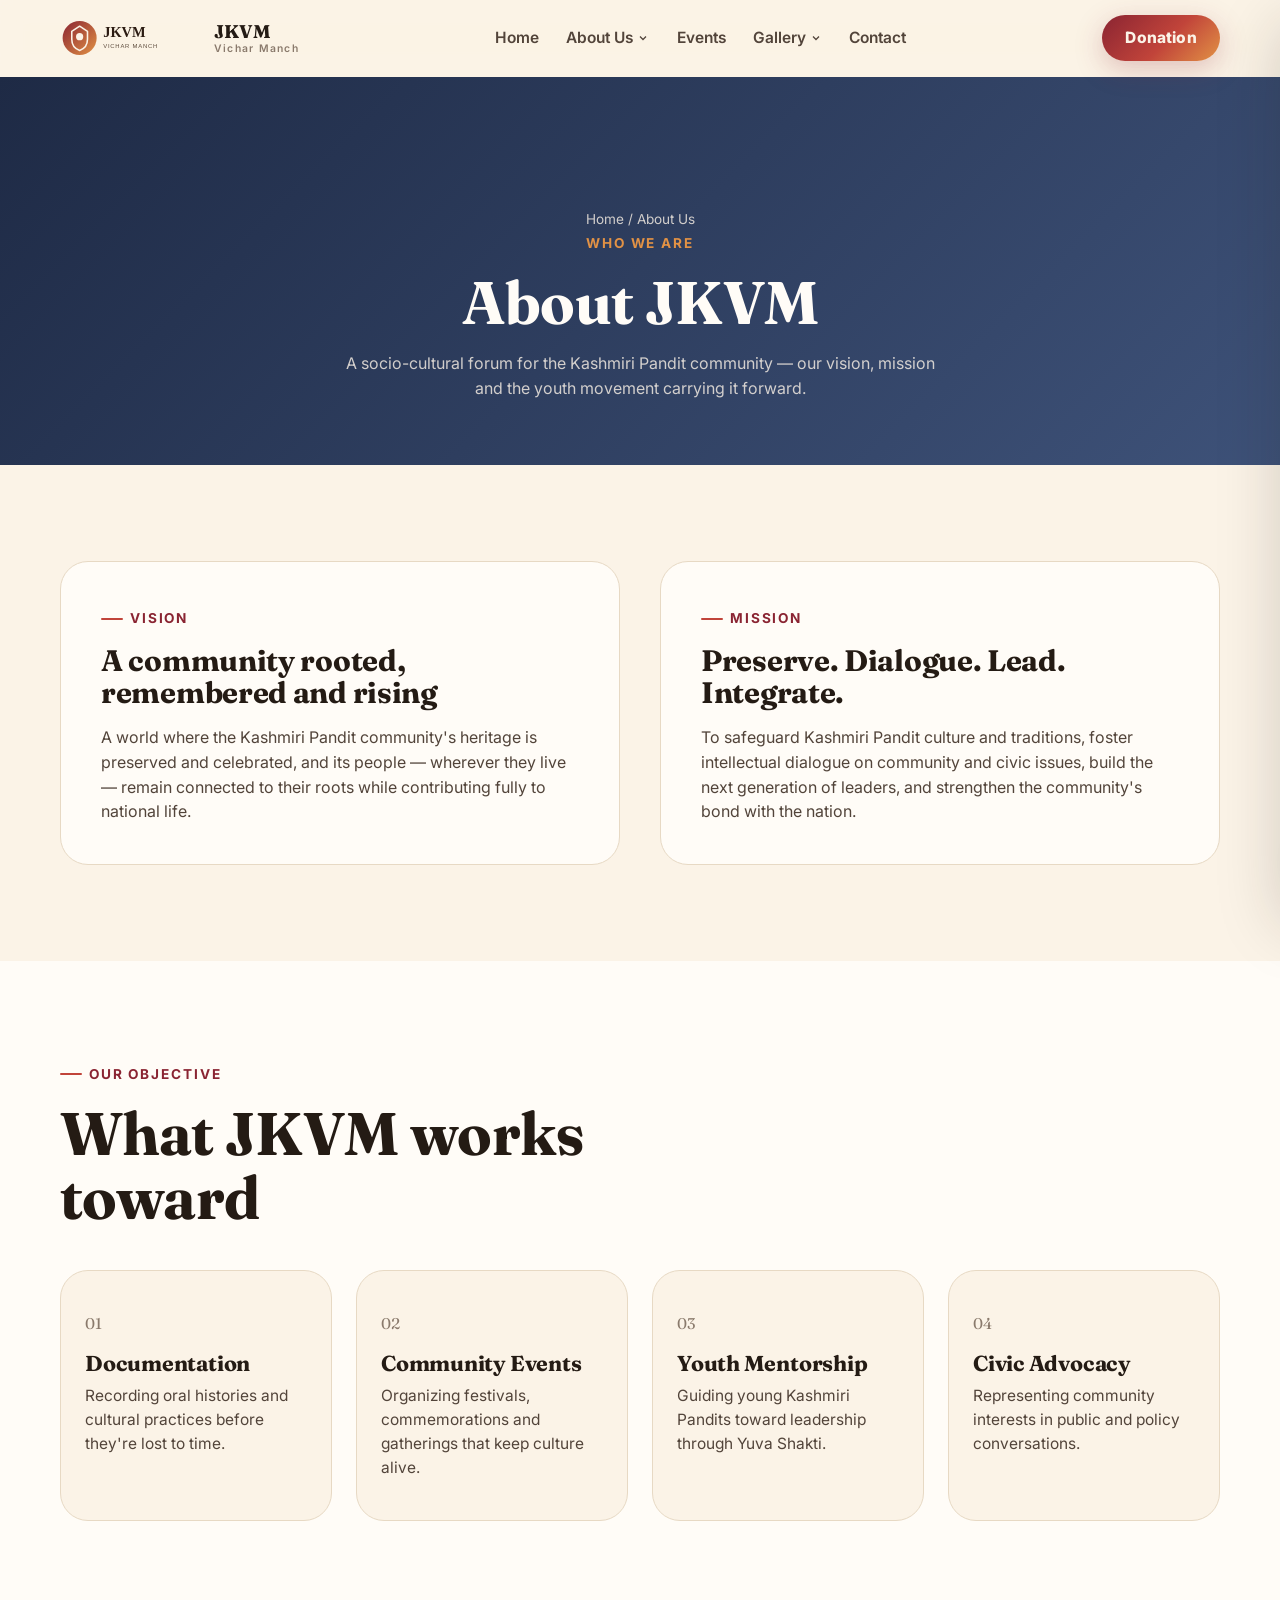
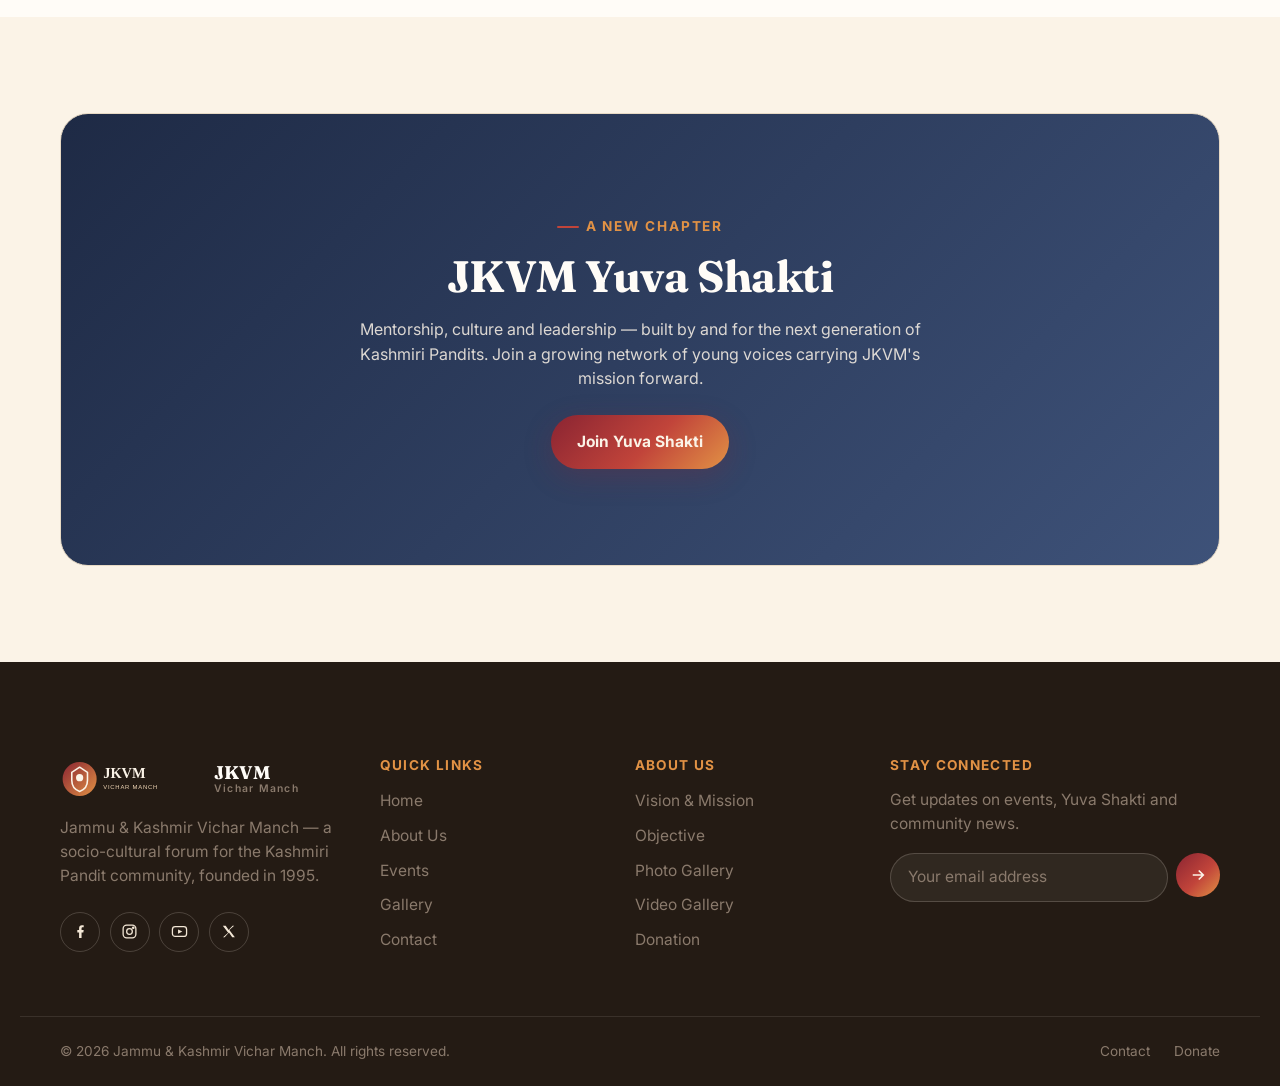
==== pages/about.html @ cc555c74 "Redesign JKVM website: modern layout, typography and interactions - New design system: warm saffron/" ====
<!DOCTYPE html>
<html lang="en">
<head>
<meta charset="UTF-8">
<meta name="viewport" content="width=device-width, initial-scale=1.0">
<title>About Us — JKVM</title>
<meta name="description" content="Vision, Mission and Objective of Jammu & Kashmir Vichar Manch, plus JKVM Yuva Shakti — our youth initiative.">
<link rel="icon" href="../assets/img/logo.svg" type="image/svg+xml">
<link rel="stylesheet" href="../css/style.css">
</head>
<body>
<a href="#main" class="skip-link">Skip to content</a>

<header class="site-header" id="siteHeader">
  <div class="container header-inner">
    <a href="../index.html" class="logo-lockup">
      <img src="../assets/img/logo.svg" alt="JKVM logo">
      <span class="logo-text"><strong>JKVM</strong><span>Vichar Manch</span></span>
    </a>
    <nav class="nav-desktop" aria-label="Primary">
      <ul class="nav-list">
        <li class="nav-item"><a href="../index.html" class="nav-link">Home</a></li>
        <li class="nav-item">
          <button class="nav-link" aria-haspopup="true">About Us
            <svg class="chev" viewBox="0 0 24 24" fill="none" stroke="currentColor" stroke-width="2.5"><path d="M6 9l6 6 6-6"/></svg>
          </button>
          <div class="nav-dropdown">
            <a href="about.html#vision-mission">Vision &amp; Mission</a>
            <a href="about.html#objective">Objective</a>
          </div>
        </li>
        <li class="nav-item"><a href="events.html" class="nav-link">Events</a></li>
        <li class="nav-item">
          <button class="nav-link" aria-haspopup="true">Gallery
            <svg class="chev" viewBox="0 0 24 24" fill="none" stroke="currentColor" stroke-width="2.5"><path d="M6 9l6 6 6-6"/></svg>
          </button>
          <div class="nav-dropdown">
            <a href="gallery.html#photo">Photo</a>
            <a href="gallery.html#video">Video</a>
          </div>
        </li>
        <li class="nav-item"><a href="contact.html" class="nav-link">Contact</a></li>
      </ul>
    </nav>
    <div class="header-actions">
      <a href="donate.html" class="btn-donate">Donation</a>
      <button class="hamburger" id="hamburgerBtn" aria-label="Open menu" aria-expanded="false"><span></span><span></span><span></span></button>
    </div>
  </div>
</header>

<div class="drawer-backdrop" id="drawerBackdrop"></div>
<aside class="mobile-drawer" id="mobileDrawer" aria-label="Mobile navigation">
  <div class="drawer-top">
    <a href="../index.html" class="logo-lockup">
      <img src="../assets/img/logo.svg" alt="JKVM logo">
      <span class="logo-text"><strong>JKVM</strong><span>Vichar Manch</span></span>
    </a>
    <button class="drawer-close" id="drawerCloseBtn" aria-label="Close menu"><svg width="18" height="18" viewBox="0 0 24 24" fill="none" stroke="currentColor" stroke-width="2.5"><path d="M6 6l12 12M18 6L6 18"/></svg></button>
  </div>
  <nav class="drawer-nav">
    <a href="../index.html" class="drawer-link">Home</a>
    <div class="drawer-item">
      <button class="drawer-link" style="width:100%">About Us<svg class="chev" viewBox="0 0 24 24" fill="none" stroke="currentColor" stroke-width="2.5"><path d="M6 9l6 6 6-6"/></svg></button>
      <div class="drawer-sub"><a href="about.html#vision-mission">Vision &amp; Mission</a><a href="about.html#objective">Objective</a></div>
    </div>
    <a href="events.html" class="drawer-link">Events</a>
    <div class="drawer-item">
      <button class="drawer-link" style="width:100%">Gallery<svg class="chev" viewBox="0 0 24 24" fill="none" stroke="currentColor" stroke-width="2.5"><path d="M6 9l6 6 6-6"/></svg></button>
      <div class="drawer-sub"><a href="gallery.html#photo">Photo</a><a href="gallery.html#video">Video</a></div>
    </div>
    <a href="contact.html" class="drawer-link">Contact</a>
  </nav>
  <div class="drawer-foot"><a href="donate.html" class="btn-donate" style="text-align:center">Donation</a></div>
</aside>

<main id="main">
  <section class="page-hero">
    <div class="container">
      <p class="breadcrumb"><a href="../index.html">Home</a> / About Us</p>
      <span class="kicker">Who we are</span>
      <h1>About JKVM</h1>
      <p>A socio-cultural forum for the Kashmiri Pandit community — our vision, mission and the youth movement carrying it forward.</p>
    </div>
  </section>

  <section class="section-pad" id="vision-mission">
    <div class="container">
      <div class="two-col reveal">
        <div class="simple-card">
          <span class="kicker">Vision</span>
          <h2 style="font-size:var(--fs-lg)">A community rooted, remembered and rising</h2>
          <p style="color:var(--color-ink-soft); margin-top:var(--space-sm)">A world where the Kashmiri Pandit community's heritage is preserved and celebrated, and its people — wherever they live — remain connected to their roots while contributing fully to national life.</p>
        </div>
        <div class="simple-card">
          <span class="kicker">Mission</span>
          <h2 style="font-size:var(--fs-lg)">Preserve. Dialogue. Lead. Integrate.</h2>
          <p style="color:var(--color-ink-soft); margin-top:var(--space-sm)">To safeguard Kashmiri Pandit culture and traditions, foster intellectual dialogue on community and civic issues, build the next generation of leaders, and strengthen the community's bond with the nation.</p>
        </div>
      </div>
    </div>
  </section>

  <section class="section-pad" id="objective" style="background:var(--color-paper)">
    <div class="container">
      <div class="section-head reveal">
        <span class="kicker">Our objective</span>
        <h2>What JKVM works toward</h2>
      </div>
      <div class="mission-grid reveal-stagger">
        <div class="mission-card reveal" style="--i:0"><span class="mc-num">01</span><h3 class="mc-title" style="margin-top:var(--space-sm)">Documentation</h3><p class="mc-desc">Recording oral histories and cultural practices before they're lost to time.</p></div>
        <div class="mission-card reveal" style="--i:1"><span class="mc-num">02</span><h3 class="mc-title" style="margin-top:var(--space-sm)">Community Events</h3><p class="mc-desc">Organizing festivals, commemorations and gatherings that keep culture alive.</p></div>
        <div class="mission-card reveal" style="--i:2"><span class="mc-num">03</span><h3 class="mc-title" style="margin-top:var(--space-sm)">Youth Mentorship</h3><p class="mc-desc">Guiding young Kashmiri Pandits toward leadership through Yuva Shakti.</p></div>
        <div class="mission-card reveal" style="--i:3"><span class="mc-num">04</span><h3 class="mc-title" style="margin-top:var(--space-sm)">Civic Advocacy</h3><p class="mc-desc">Representing community interests in public and policy conversations.</p></div>
      </div>
    </div>
  </section>

  <section class="section-pad" id="yuva-shakti">
    <div class="container">
      <div class="simple-card reveal" style="background:var(--grad-indigo); color:var(--color-cream); text-align:center; padding: var(--space-2xl) var(--space-lg);">
        <span class="kicker" style="color:var(--color-saffron); justify-content:center;">A new chapter</span>
        <h2 style="color:var(--color-paper); font-size:var(--fs-xl)">JKVM Yuva Shakti</h2>
        <p style="max-width:60ch; margin: var(--space-sm) auto 0; color:rgba(251,243,231,0.85)">Mentorship, culture and leadership — built by and for the next generation of Kashmiri Pandits. Join a growing network of young voices carrying JKVM's mission forward.</p>
        <a href="contact.html" class="btn btn-primary" style="margin-top:var(--space-md)">Join Yuva Shakti</a>
      </div>
    </div>
  </section>
</main>

<footer class="site-footer">
  <div class="container footer-top">
    <div class="footer-brand">
      <a href="../index.html" class="logo-lockup">
        <img src="../assets/img/logo-white.svg" alt="JKVM logo">
        <span class="logo-text"><strong>JKVM</strong><span>Vichar Manch</span></span>
      </a>
      <p>Jammu &amp; Kashmir Vichar Manch — a socio-cultural forum for the Kashmiri Pandit community, founded in 1995.</p>
      <div class="footer-social">
        <a href="#" class="social-btn" aria-label="Facebook"><svg viewBox="0 0 24 24" fill="currentColor"><path d="M13.5 21v-7.5H16l.5-3.5h-3V7.8c0-1 .3-1.8 1.8-1.8H16.5V3.1C16 3 15 3 13.9 3 11.5 3 10 4.4 10 7.3V10H7.5v3.5H10V21h3.5z"/></svg></a>
        <a href="#" class="social-btn" aria-label="Instagram"><svg viewBox="0 0 24 24" fill="none" stroke="currentColor" stroke-width="1.8"><rect x="3" y="3" width="18" height="18" rx="5"/><circle cx="12" cy="12" r="4"/><circle cx="17.3" cy="6.7" r="1"/></svg></a>
        <a href="#" class="social-btn" aria-label="YouTube"><svg viewBox="0 0 24 24" fill="none" stroke="currentColor" stroke-width="1.8"><rect x="2" y="5" width="20" height="14" rx="4"/><path d="M10 9l6 3-6 3V9z" fill="currentColor" stroke="none"/></svg></a>
        <a href="#" class="social-btn" aria-label="Twitter / X"><svg viewBox="0 0 24 24" fill="currentColor"><path d="M4 4l7.5 9.6L4.3 20h2.3l6-6.6 4.6 6.6H21l-7.8-10L20 4h-2.3l-5.5 6-4.1-6H4z"/></svg></a>
      </div>
    </div>
    <div class="footer-col"><h4>Quick Links</h4><ul>
      <li><a href="../index.html">Home</a></li><li><a href="about.html">About Us</a></li><li><a href="events.html">Events</a></li><li><a href="gallery.html">Gallery</a></li><li><a href="contact.html">Contact</a></li>
    </ul></div>
    <div class="footer-col"><h4>About Us</h4><ul>
      <li><a href="about.html#vision-mission">Vision &amp; Mission</a></li><li><a href="about.html#objective">Objective</a></li><li><a href="gallery.html#photo">Photo Gallery</a></li><li><a href="gallery.html#video">Video Gallery</a></li><li><a href="donate.html">Donation</a></li>
    </ul></div>
    <div class="footer-col newsletter">
      <h4>Stay Connected</h4><p>Get updates on events, Yuva Shakti and community news.</p>
      <form class="newsletter-form" id="newsletterForm">
        <input type="email" placeholder="Your email address" required aria-label="Email address">
        <button type="submit" aria-label="Subscribe"><svg viewBox="0 0 24 24" fill="none" stroke="currentColor" stroke-width="2.3"><path d="M5 12h14M13 6l6 6-6 6"/></svg></button>
      </form>
      <p class="newsletter-note" id="newsletterNote"></p>
    </div>
  </div>
  <div class="container footer-bottom">
    <span>© <span id="year"></span> Jammu &amp; Kashmir Vichar Manch. All rights reserved.</span>
    <div class="footer-bottom-links"><a href="contact.html">Contact</a><a href="donate.html">Donate</a></div>
  </div>
</footer>

<button class="back-to-top" id="backToTop" aria-label="Back to top"><svg viewBox="0 0 24 24" fill="none" stroke="currentColor" stroke-width="2.3"><path d="M12 19V5M5 12l7-7 7 7"/></svg></button>
<script src="../js/main.js"></script>
</body>
</html>
---- css/style.css ----
/* ==========================================================================
   JKVM — Design System
   Jammu & Kashmir Vichar Manch — redesign stylesheet
   Layout / typography / color / interaction only. No content changes.
   ========================================================================== */

@import url('https://fonts.googleapis.com/css2?family=Fraunces:opsz,wght@9..144,400;9..144,500;9..144,600;9..144,700;9..144,900&family=Inter:wght@400;500;600;700;800&display=swap');

/* ---------- Design tokens ---------- */
:root{
  /* Palette — saffron / deep red / chinar-leaf orange / indigo-slate / warm cream */
  --color-saffron: #E29245;
  --color-saffron-dark: #C77A2E;
  --color-deep-red: #8A2432;
  --color-deep-red-dark: #6E1926;
  --color-chinar: #C1443A;
  --color-indigo: #2B3A5C;
  --color-indigo-dark: #1E2A45;
  --color-slate: #3E5279;

  --color-cream: #FBF3E7;
  --color-cream-dim: #F3E7D6;
  --color-paper: #FFFCF7;
  --color-ink: #241B14;
  --color-ink-soft: #52443A;
  --color-ink-faint: #8A7A6C;
  --color-line: #E7D9C4;

  --grad-warm: linear-gradient(135deg, var(--color-deep-red) 0%, var(--color-chinar) 55%, var(--color-saffron) 100%);
  --grad-indigo: linear-gradient(135deg, var(--color-indigo-dark) 0%, var(--color-slate) 100%);
  --grad-overlay: linear-gradient(180deg, rgba(20,14,10,0.15) 0%, rgba(20,14,10,0.78) 100%);

  --font-display: 'Fraunces', Georgia, 'Times New Roman', serif;
  --font-body: 'Inter', -apple-system, BlinkMacSystemFont, 'Segoe UI', sans-serif;

  --fs-xs: clamp(0.76rem, 0.73rem + 0.15vw, 0.85rem);
  --fs-sm: clamp(0.88rem, 0.85rem + 0.15vw, 0.98rem);
  --fs-base: clamp(1rem, 0.96rem + 0.2vw, 1.1rem);
  --fs-md: clamp(1.15rem, 1.08rem + 0.35vw, 1.35rem);
  --fs-lg: clamp(1.4rem, 1.25rem + 0.75vw, 1.85rem);
  --fs-xl: clamp(1.9rem, 1.6rem + 1.5vw, 2.75rem);
  --fs-2xl: clamp(2.4rem, 1.9rem + 2.5vw, 3.75rem);
  --fs-3xl: clamp(3rem, 2.2rem + 4vw, 5.25rem);

  --space-3xs: 0.25rem;
  --space-2xs: 0.5rem;
  --space-xs: 0.75rem;
  --space-sm: 1rem;
  --space-md: 1.5rem;
  --space-lg: 2.5rem;
  --space-xl: 4rem;
  --space-2xl: 6rem;
  --space-3xl: 9rem;

  --radius-sm: 10px;
  --radius-md: 18px;
  --radius-lg: 28px;
  --radius-pill: 999px;

  --shadow-sm: 0 2px 10px rgba(36, 27, 20, 0.06);
  --shadow-md: 0 12px 32px rgba(36, 27, 20, 0.12);
  --shadow-lg: 0 24px 60px rgba(36, 27, 20, 0.18);
  --shadow-glow: 0 8px 28px rgba(138, 36, 50, 0.25);

  --ease-out: cubic-bezier(.16,.84,.44,1);
  --ease-spring: cubic-bezier(.34,1.56,.64,1);
  --dur-fast: 180ms;
  --dur-med: 340ms;
  --dur-slow: 560ms;

  --container: 1240px;
  --header-h: 76px;
}

/* ---------- Reset ---------- */
*, *::before, *::after{ box-sizing: border-box; }
*{ margin: 0; }
html{ scroll-behavior: smooth; -webkit-text-size-adjust: 100%; }
@media (prefers-reduced-motion: reduce){
  html{ scroll-behavior: auto; }
  *, *::before, *::after{ animation-duration: 0.01ms !important; animation-iteration-count: 1 !important; transition-duration: 0.01ms !important; scroll-behavior: auto !important; }
}
body{
  font-family: var(--font-body);
  background: var(--color-cream);
  color: var(--color-ink);
  line-height: 1.55;
  min-height: 100vh;
  overflow-x: hidden;
}
img, picture, svg{ display: block; max-width: 100%; height: auto; }
a{ color: inherit; text-decoration: none; }
button{ font: inherit; color: inherit; background: none; border: none; cursor: pointer; }
ul{ list-style: none; padding: 0; }
input, textarea{ font: inherit; }
h1,h2,h3,h4{ font-family: var(--font-display); font-weight: 700; line-height: 1.08; letter-spacing: -0.01em; color: var(--color-ink); }
:focus-visible{ outline: 2.5px solid var(--color-chinar); outline-offset: 3px; border-radius: 4px; }

.container{ width: 100%; max-width: var(--container); margin-inline: auto; padding-inline: var(--space-md); }
@media (min-width: 640px){ .container{ padding-inline: var(--space-lg); } }

section{ position: relative; }
.section-pad{ padding-block: var(--space-2xl); }
@media (max-width: 720px){ .section-pad{ padding-block: var(--space-xl); } }

.kicker{
  display: inline-flex; align-items: center; gap: .5em;
  font-family: var(--font-body); font-weight: 700; font-size: var(--fs-xs);
  letter-spacing: 0.14em; text-transform: uppercase; color: var(--color-deep-red);
  margin-bottom: var(--space-sm);
}
.kicker::before{ content:""; width: 22px; height: 2px; background: var(--color-chinar); border-radius: 2px; }

.section-head{ max-width: 640px; margin-bottom: var(--space-lg); }
.section-head h2{ font-size: var(--fs-2xl); }
.section-head p{ color: var(--color-ink-soft); font-size: var(--fs-md); margin-top: var(--space-sm); }
.section-head.center{ margin-inline: auto; text-align: center; }
.section-head.center .kicker::before{ display:none; }
.section-head.between{ display: flex; align-items: flex-end; justify-content: space-between; gap: var(--space-md); max-width: none; }

/* ---------- Buttons ---------- */
.btn{
  display: inline-flex; align-items: center; justify-content: center; gap: .55em;
  font-weight: 700; font-size: var(--fs-sm); font-family: var(--font-body);
  padding: 0.95em 1.7em; border-radius: var(--radius-pill);
  transition: transform var(--dur-fast) var(--ease-out), box-shadow var(--dur-fast) var(--ease-out), background var(--dur-fast) var(--ease-out), color var(--dur-fast) var(--ease-out);
  white-space: nowrap;
}
.btn:active{ transform: scale(0.97); }
.btn-primary{ background: var(--grad-warm); color: var(--color-cream); box-shadow: var(--shadow-glow); }
.btn-primary:hover{ transform: translateY(-2px); box-shadow: 0 14px 34px rgba(138,36,50,0.32); }
.btn-secondary{ background: transparent; color: var(--color-paper); border: 1.5px solid rgba(251,243,231,0.6); backdrop-filter: blur(6px); }
.btn-secondary:hover{ background: rgba(251,243,231,0.14); border-color: var(--color-cream); transform: translateY(-2px); }
.btn-outline{ background: transparent; color: var(--color-deep-red); border: 1.5px solid var(--color-deep-red); }
.btn-outline:hover{ background: var(--color-deep-red); color: var(--color-cream); }
.btn-sm{ padding: 0.6em 1.2em; font-size: var(--fs-xs); }

.btn-donate{
  background: var(--grad-warm); color: var(--color-cream);
  padding: 0.7em 1.5em; border-radius: var(--radius-pill);
  font-weight: 800; font-size: var(--fs-sm); letter-spacing: 0.01em;
  box-shadow: var(--shadow-glow);
  position: relative; overflow: hidden;
}
.btn-donate::after{
  content:""; position: absolute; inset: 0; border-radius: inherit;
  background: linear-gradient(120deg, transparent 30%, rgba(255,255,255,0.35) 50%, transparent 70%);
  transform: translateX(-120%);
  transition: transform var(--dur-slow) var(--ease-out);
}
.btn-donate:hover::after{ transform: translateX(120%); }
.btn-donate:hover{ transform: translateY(-2px) scale(1.02); }

/* ==========================================================================
   Header / Nav
   ========================================================================== */
.site-header{
  position: sticky; top: 0; z-index: 100;
  background: rgba(251,243,231,0.82);
  backdrop-filter: blur(14px) saturate(160%);
  -webkit-backdrop-filter: blur(14px) saturate(160%);
  border-bottom: 1px solid transparent;
  transition: border-color var(--dur-med) var(--ease-out), box-shadow var(--dur-med) var(--ease-out), background var(--dur-med) var(--ease-out);
}
.site-header.scrolled{
  border-color: var(--color-line);
  box-shadow: 0 4px 22px rgba(36,27,20,0.08);
}
.header-inner{
  height: var(--header-h);
  display: flex; align-items: center; justify-content: space-between; gap: var(--space-md);
}
.logo-lockup{ display: flex; align-items: center; gap: 0.6rem; flex-shrink: 0; }
.logo-lockup img{ height: 42px; width: auto; transition: transform var(--dur-fast) var(--ease-out); }
.logo-lockup:hover img{ transform: rotate(-4deg) scale(1.04); }
.logo-lockup .logo-text{ display: flex; flex-direction: column; line-height: 1.15; }
.logo-lockup .logo-text strong{ font-family: var(--font-display); font-size: 1.15rem; font-weight: 700; }
.logo-lockup .logo-text span{ font-size: 0.65rem; letter-spacing: 0.12em; color: var(--color-ink-faint); font-weight: 600; }

.nav-desktop{ display: none; }
@media (min-width: 960px){
  .nav-desktop{ display: flex; align-items: center; gap: var(--space-lg); }
}
.nav-list{ display: flex; align-items: center; gap: var(--space-md); }
.nav-item{ position: relative; }
.nav-link{
  display: flex; align-items: center; gap: 0.3em;
  font-weight: 600; font-size: var(--fs-sm); padding: 0.6em 0.1em; position: relative;
  color: var(--color-ink-soft);
  transition: color var(--dur-fast) var(--ease-out);
}
.nav-link::after{
  content:""; position: absolute; left: 0; right: 0; bottom: 0.15em; height: 2.5px;
  background: var(--grad-warm); border-radius: 2px;
  transform: scaleX(0); transform-origin: left; transition: transform var(--dur-med) var(--ease-out);
}
.nav-link:hover, .nav-link.active{ color: var(--color-ink); }
.nav-link:hover::after, .nav-link.active::after{ transform: scaleX(1); }
.nav-link .chev{ width: 12px; height: 12px; transition: transform var(--dur-fast) var(--ease-out); }
.nav-item:hover .chev{ transform: rotate(180deg); }

.nav-dropdown{
  position: absolute; top: 100%; left: 50%; transform: translate(-50%, 8px);
  min-width: 220px; background: var(--color-paper); border-radius: var(--radius-md);
  box-shadow: var(--shadow-lg); border: 1px solid var(--color-line);
  padding: var(--space-xs); opacity: 0; visibility: hidden; pointer-events: none;
  transition: opacity var(--dur-fast) var(--ease-out), transform var(--dur-fast) var(--ease-out), visibility var(--dur-fast);
}
.nav-item:hover .nav-dropdown, .nav-item:focus-within .nav-dropdown{
  opacity: 1; visibility: visible; pointer-events: auto; transform: translate(-50%, 4px);
}
.nav-dropdown a{
  display: block; padding: 0.65em 0.9em; border-radius: var(--radius-sm);
  font-size: var(--fs-sm); font-weight: 500; color: var(--color-ink-soft);
  transition: background var(--dur-fast), color var(--dur-fast), padding-left var(--dur-fast);
}
.nav-dropdown a:hover{ background: var(--color-cream-dim); color: var(--color-deep-red); padding-left: 1.15em; }

.header-actions{ display: flex; align-items: center; gap: var(--space-sm); }
.hamburger{
  display: flex; flex-direction: column; justify-content: center; gap: 5px;
  width: 42px; height: 42px; border-radius: var(--radius-sm);
}
@media (min-width: 960px){ .hamburger{ display: none; } }
.hamburger span{ width: 22px; height: 2.5px; background: var(--color-ink); border-radius: 2px; transition: transform var(--dur-fast) var(--ease-out), opacity var(--dur-fast); margin-inline: auto; }
.hamburger.is-open span:nth-child(1){ transform: translateY(7.5px) rotate(45deg); }
.hamburger.is-open span:nth-child(2){ opacity: 0; }
.hamburger.is-open span:nth-child(3){ transform: translateY(-7.5px) rotate(-45deg); }

/* Mobile drawer */
.drawer-backdrop{
  position: fixed; inset: 0; background: rgba(20,14,10,0.5); backdrop-filter: blur(2px);
  z-index: 150; opacity: 0; pointer-events: none; transition: opacity var(--dur-med) var(--ease-out);
}
.drawer-backdrop.is-open{ opacity: 1; pointer-events: auto; }
.mobile-drawer{
  position: fixed; top: 0; right: 0; bottom: 0; width: min(340px, 86vw);
  background: var(--color-paper); z-index: 151; box-shadow: var(--shadow-lg);
  transform: translateX(100%); transition: transform var(--dur-med) var(--ease-out);
  display: flex; flex-direction: column; padding: var(--space-md);
}
.mobile-drawer.is-open{ transform: translateX(0); }
.drawer-top{ display: flex; align-items: center; justify-content: space-between; margin-bottom: var(--space-lg); }
.drawer-close{ width: 40px; height: 40px; border-radius: var(--radius-pill); background: var(--color-cream-dim); display: flex; align-items: center; justify-content: center; }
.drawer-nav{ display: flex; flex-direction: column; gap: 0.2rem; overflow-y: auto; }
.drawer-link{
  display: flex; align-items: center; justify-content: space-between;
  padding: 0.95em 0.3em; font-weight: 600; font-size: var(--fs-md); font-family: var(--font-display);
  border-bottom: 1px solid var(--color-line); color: var(--color-ink);
}
.drawer-sub{ max-height: 0; overflow: hidden; transition: max-height var(--dur-med) var(--ease-out); }
.drawer-sub.is-open{ max-height: 220px; }
.drawer-sub a{ display: block; padding: 0.7em 0.5em 0.7em 1.2em; font-size: var(--fs-sm); color: var(--color-ink-soft); font-weight: 500; }
.drawer-item .chev{ width: 14px; height: 14px; transition: transform var(--dur-fast); }
.drawer-item.is-open .chev{ transform: rotate(180deg); }
.drawer-foot{ margin-top: auto; padding-top: var(--space-md); display: flex; flex-direction: column; gap: var(--space-sm); }

/* ==========================================================================
   Hero
   ========================================================================== */
.hero{
  min-height: 92vh; display: flex; align-items: flex-end;
  position: relative; overflow: hidden; color: var(--color-cream);
  isolation: isolate;
}
.hero-media{ position: absolute; inset: 0; z-index: -2; }
.hero-media img{ width: 100%; height: 100%; object-fit: cover; transform: scale(1.06); animation: hero-zoom 16s ease-out forwards; }
@keyframes hero-zoom{ to{ transform: scale(1); } }
.hero::before{ content:""; position: absolute; inset: 0; z-index: -1; background: var(--grad-overlay); }
.hero-content{ padding-block: var(--space-2xl) var(--space-xl); max-width: 780px; }
.hero-eyebrow{
  display: inline-flex; align-items: center; gap: .55em; padding: 0.5em 1em;
  border: 1px solid rgba(251,243,231,0.35); border-radius: var(--radius-pill);
  font-size: var(--fs-xs); font-weight: 700; letter-spacing: 0.08em; text-transform: uppercase;
  background: rgba(20,14,10,0.25); backdrop-filter: blur(6px); margin-bottom: var(--space-md);
}
.hero-eyebrow .dot{ width: 7px; height: 7px; border-radius: 50%; background: var(--color-saffron); box-shadow: 0 0 0 0 rgba(226,146,69,.6); animation: pulse 2s infinite; }
@keyframes pulse{ 0%{ box-shadow: 0 0 0 0 rgba(226,146,69,.55); } 70%{ box-shadow: 0 0 0 9px rgba(226,146,69,0); } 100%{ box-shadow: 0 0 0 0 rgba(226,146,69,0); } }
.hero h1{ font-size: var(--fs-3xl); color: var(--color-paper); text-wrap: balance; }
.hero h1 em{ font-style: italic; background: linear-gradient(100deg, var(--color-saffron), var(--color-chinar)); -webkit-background-clip: text; background-clip: text; color: transparent; }
.hero .lede{ font-size: var(--fs-md); color: rgba(251,243,231,0.88); margin-top: var(--space-md); max-width: 56ch; }
.hero-ctas{ display: flex; flex-wrap: wrap; gap: var(--space-sm); margin-top: var(--space-lg); }
.hero-scroll{
  position: absolute; bottom: var(--space-md); left: 50%; transform: translateX(-50%);
  display: flex; flex-direction: column; align-items: center; gap: .4rem;
  font-size: var(--fs-xs); letter-spacing: 0.1em; color: rgba(251,243,231,0.7); text-transform: uppercase;
}
.hero-scroll .line{ width: 1.5px; height: 26px; background: rgba(251,243,231,0.5); overflow: hidden; }
.hero-scroll .line::after{ content:""; display: block; width: 100%; height: 40%; background: var(--color-cream); animation: scrollLine 1.8s infinite; }
@keyframes scrollLine{ 0%{ transform: translateY(-100%); } 100%{ transform: translateY(260%); } }

/* ==========================================================================
   Announcement bar
   ========================================================================== */
.announce-wrap{ padding-inline: var(--space-md); margin-top: -34px; position: relative; z-index: 5; }
.announce{
  max-width: 980px; margin-inline: auto; display: flex; align-items: center; gap: var(--space-sm);
  background: var(--color-paper); border: 1px solid var(--color-line); border-radius: var(--radius-pill);
  padding: 0.7em 0.8em 0.7em 1.3em; box-shadow: var(--shadow-lg);
  transition: opacity var(--dur-med) var(--ease-out), transform var(--dur-med) var(--ease-out), max-height var(--dur-med) var(--ease-out), margin var(--dur-med) var(--ease-out), padding var(--dur-med) var(--ease-out);
}
.announce.is-dismissed{ opacity: 0; transform: translateY(-10px) scale(0.97); pointer-events: none; max-height: 0; margin: 0; padding: 0; border-width: 0; overflow: hidden; }
.announce-badge{
  flex-shrink: 0; display: flex; align-items: center; justify-content: center;
  width: 34px; height: 34px; border-radius: 50%; background: var(--grad-warm); color: var(--color-cream);
  font-size: 1rem; animation: badge-wiggle 3.2s ease-in-out infinite;
}
@keyframes badge-wiggle{ 0%,85%,100%{ transform: rotate(0); } 90%{ transform: rotate(-12deg); } 95%{ transform: rotate(10deg); } }
.announce-text{ flex: 1; min-width: 0; font-size: var(--fs-sm); font-weight: 600; }
.announce-text strong{ color: var(--color-deep-red); }
.announce-text .sub{ display: block; font-weight: 500; color: var(--color-ink-faint); font-size: var(--fs-xs); }
.announce-cta{ flex-shrink: 0; }
.announce-close{
  flex-shrink: 0; width: 30px; height: 30px; border-radius: 50%; display: flex; align-items: center; justify-content: center;
  color: var(--color-ink-faint); transition: background var(--dur-fast), color var(--dur-fast);
}
.announce-close:hover{ background: var(--color-cream-dim); color: var(--color-ink); }
@media (max-width: 720px){
  .announce{ flex-wrap: wrap; border-radius: var(--radius-md); }
  .announce-cta{ order: 3; width: 100%; margin-top: .3rem; }
  .announce-cta .btn{ width: 100%; }
}

/* ==========================================================================
   Scroll reveal
   ========================================================================== */
.reveal{ opacity: 0; transform: translateY(28px); transition: opacity var(--dur-slow) var(--ease-out), transform var(--dur-slow) var(--ease-out); }
.reveal.is-visible{ opacity: 1; transform: translateY(0); }
.reveal-stagger > *{ transition-delay: calc(var(--i, 0) * 90ms); }

/* ==========================================================================
   Mission grid
   ========================================================================== */
.mission-section{ background: var(--color-paper); }
.mission-grid{ display: grid; grid-template-columns: 1fr; gap: var(--space-md); }
@media (min-width: 640px){ .mission-grid{ grid-template-columns: repeat(2, 1fr); } }
@media (min-width: 1080px){ .mission-grid{ grid-template-columns: repeat(4, 1fr); } }
.mission-card{
  position: relative; padding: var(--space-lg) var(--space-md); border-radius: var(--radius-lg);
  background: var(--color-cream); border: 1px solid var(--color-line); overflow: hidden;
  transition: transform var(--dur-med) var(--ease-spring), box-shadow var(--dur-med) var(--ease-out), border-color var(--dur-med);
  cursor: default;
}
.mission-card::before{
  content:""; position: absolute; inset: 0; opacity: 0; background: var(--grad-warm);
  transition: opacity var(--dur-med) var(--ease-out);
}
.mission-card:hover, .mission-card:focus-within{ transform: translateY(-8px); box-shadow: var(--shadow-lg); border-color: transparent; }
.mission-card:hover::before{ opacity: 1; }
.mission-card:hover .mc-title, .mission-card:hover .mc-desc, .mission-card:hover .mc-num{ color: var(--color-cream); }
.mission-card:hover .mc-icon{ background: rgba(251,243,231,0.2); color: var(--color-cream); transform: rotate(-8deg) scale(1.08); }
.mc-num{ position: relative; font-family: var(--font-display); font-size: var(--fs-sm); color: var(--color-ink-faint); transition: color var(--dur-med); }
.mc-icon{
  position: relative; width: 56px; height: 56px; border-radius: var(--radius-md);
  background: var(--color-cream-dim); color: var(--color-deep-red);
  display: flex; align-items: center; justify-content: center; margin-block: var(--space-sm);
  transition: transform var(--dur-med) var(--ease-spring), background var(--dur-med), color var(--dur-med);
}
.mc-icon svg{ width: 26px; height: 26px; }
.mc-title{ position: relative; font-family: var(--font-display); font-size: var(--fs-md); font-weight: 700; transition: color var(--dur-med); }
.mc-desc{ position: relative; font-size: var(--fs-sm); color: var(--color-ink-soft); margin-top: var(--space-2xs); transition: color var(--dur-med); }

/* ==========================================================================
   About / Our story
   ========================================================================== */
.story-section{ background: var(--color-cream); overflow: hidden; }
.story-grid{ display: grid; grid-template-columns: 1fr; gap: var(--space-xl); align-items: center; }
@media (min-width: 900px){ .story-grid{ grid-template-columns: 0.85fr 1.15fr; gap: var(--space-2xl); } }
.story-media{ position: relative; }
.story-media .frame{
  position: relative; border-radius: var(--radius-lg); overflow: hidden; box-shadow: var(--shadow-lg);
  aspect-ratio: 4/5;
}
.story-media .frame img{ width: 100%; height: 100%; object-fit: cover; transition: transform 700ms var(--ease-out); }
.story-media .frame:hover img{ transform: scale(1.05); }
.story-media .year-badge{
  position: absolute; bottom: -22px; left: -22px; background: var(--grad-warm); color: var(--color-cream);
  width: 108px; height: 108px; border-radius: 50%; display: flex; flex-direction: column; align-items: center; justify-content: center;
  box-shadow: var(--shadow-glow); text-align: center; font-family: var(--font-display);
}
.story-media .year-badge strong{ font-size: 1.5rem; line-height: 1; }
.story-media .year-badge span{ font-size: 0.6rem; letter-spacing: 0.08em; text-transform: uppercase; font-family: var(--font-body); font-weight: 700; }

.story-body p{ font-size: var(--fs-base); color: var(--color-ink-soft); margin-top: var(--space-sm); }
.pull-quote{
  margin: var(--space-lg) 0; padding-left: var(--space-md); border-left: 3px solid var(--color-chinar);
  font-family: var(--font-display); font-style: italic; font-size: var(--fs-lg); color: var(--color-deep-red);
  line-height: 1.35;
}
.story-more{ display: grid; grid-template-rows: 0fr; transition: grid-template-rows var(--dur-slow) var(--ease-out); }
.story-more.is-open{ grid-template-rows: 1fr; }
.story-more-inner{ overflow: hidden; }
.story-more-inner p{ margin-top: var(--space-sm); }
.story-more-inner p:first-child{ margin-top: 0; padding-top: var(--space-sm); }
.read-more-btn{
  display: inline-flex; align-items: center; gap: .5em; margin-top: var(--space-md);
  font-weight: 700; color: var(--color-deep-red); font-size: var(--fs-sm);
  padding-bottom: 2px; border-bottom: 1.5px solid var(--color-deep-red);
}
.read-more-btn svg{ width: 16px; height: 16px; transition: transform var(--dur-fast) var(--ease-out); }
.read-more-btn.is-open svg{ transform: rotate(180deg); }

/* ==========================================================================
   Photo highlights carousel
   ========================================================================== */
.highlights-section{ background: var(--color-paper); }
.highlights-track{
  display: flex; gap: var(--space-md); overflow-x: auto; scroll-snap-type: x mandatory;
  padding-bottom: var(--space-sm); scrollbar-width: none;
}
.highlights-track::-webkit-scrollbar{ display: none; }
.highlight-card{
  scroll-snap-align: start; flex: 0 0 auto; width: min(340px, 78vw);
  border-radius: var(--radius-lg); overflow: hidden; position: relative; box-shadow: var(--shadow-md);
  aspect-ratio: 4/5; isolation: isolate;
}
.highlight-card img{ width: 100%; height: 100%; object-fit: cover; transition: transform 600ms var(--ease-out); }
.highlight-card:hover img{ transform: scale(1.12); }
.highlight-card::after{ content:""; position: absolute; inset: 0; background: linear-gradient(180deg, transparent 40%, rgba(20,14,10,0.85) 100%); }
.highlight-cap{ position: absolute; left: 0; right: 0; bottom: 0; padding: var(--space-md); color: var(--color-cream); z-index: 2; }
.highlight-cap .tag{ font-size: var(--fs-xs); font-weight: 700; letter-spacing: 0.08em; text-transform: uppercase; color: var(--color-saffron); }
.highlight-cap h3{ font-size: var(--fs-md); color: var(--color-paper); margin-top: 0.2rem; }
.highlights-controls{ display: flex; justify-content: flex-end; gap: 0.6rem; margin-top: var(--space-sm); }
.carousel-btn{
  width: 44px; height: 44px; border-radius: 50%; border: 1.5px solid var(--color-line);
  display: flex; align-items: center; justify-content: center; color: var(--color-ink);
  transition: background var(--dur-fast), color var(--dur-fast), border-color var(--dur-fast), transform var(--dur-fast);
}
.carousel-btn:hover{ background: var(--color-deep-red); color: var(--color-cream); border-color: var(--color-deep-red); transform: translateY(-2px); }
.carousel-btn svg{ width: 18px; height: 18px; }

/* ==========================================================================
   Gallery masonry + lightbox
   ========================================================================== */
.gallery-section{ background: var(--color-cream); }
.gallery-tabs{ display: flex; flex-wrap: wrap; gap: 0.5rem; margin-bottom: var(--space-md); }
.gallery-tab{
  padding: 0.55em 1.1em; border-radius: var(--radius-pill); font-size: var(--fs-sm); font-weight: 600;
  border: 1.5px solid var(--color-line); color: var(--color-ink-soft);
  transition: background var(--dur-fast), color var(--dur-fast), border-color var(--dur-fast);
}
.gallery-tab.is-active, .gallery-tab:hover{ background: var(--color-ink); color: var(--color-cream); border-color: var(--color-ink); }
.masonry{ column-count: 2; column-gap: var(--space-sm); }
@media (min-width: 640px){ .masonry{ column-count: 3; } }
@media (min-width: 1080px){ .masonry{ column-count: 4; } }
.masonry-item{
  break-inside: avoid; margin-bottom: var(--space-sm); border-radius: var(--radius-md); overflow: hidden;
  position: relative; cursor: zoom-in; box-shadow: var(--shadow-sm);
}
.masonry-item img{ width: 100%; height: auto; display: block; transition: transform 500ms var(--ease-out), filter 500ms; }
.masonry-item:hover img{ transform: scale(1.06); }
.masonry-item .zoom-hint{
  position: absolute; inset: 0; background: rgba(20,14,10,0); display: flex; align-items: center; justify-content: center;
  opacity: 0; transition: opacity var(--dur-fast) var(--ease-out), background var(--dur-fast);
}
.masonry-item:hover .zoom-hint{ opacity: 1; background: rgba(20,14,10,0.28); }
.masonry-item .zoom-hint svg{ width: 30px; height: 30px; color: var(--color-cream); }

.lightbox{
  position: fixed; inset: 0; z-index: 300; background: rgba(15,10,7,0.94);
  display: flex; align-items: center; justify-content: center;
  opacity: 0; visibility: hidden; transition: opacity var(--dur-med) var(--ease-out), visibility var(--dur-med);
}
.lightbox.is-open{ opacity: 1; visibility: visible; }
.lightbox-inner{ position: relative; max-width: min(88vw, 1000px); max-height: 86vh; }
.lightbox-inner img{
  max-width: 88vw; max-height: 86vh; width: auto; height: auto; border-radius: var(--radius-sm);
  box-shadow: 0 30px 80px rgba(0,0,0,0.5); transform: scale(0.94); opacity: 0;
  transition: transform var(--dur-med) var(--ease-spring), opacity var(--dur-med) var(--ease-out);
}
.lightbox.is-open .lightbox-inner img{ transform: scale(1); opacity: 1; }
.lightbox-close, .lightbox-prev, .lightbox-next{
  position: fixed; width: 48px; height: 48px; border-radius: 50%; background: rgba(251,243,231,0.1);
  color: var(--color-cream); display: flex; align-items: center; justify-content: center;
  transition: background var(--dur-fast); border: 1px solid rgba(251,243,231,0.25);
}
.lightbox-close:hover, .lightbox-prev:hover, .lightbox-next:hover{ background: rgba(251,243,231,0.22); }
.lightbox-close{ top: var(--space-md); right: var(--space-md); }
.lightbox-prev{ left: var(--space-md); top: 50%; transform: translateY(-50%); }
.lightbox-next{ right: var(--space-md); top: 50%; transform: translateY(-50%); }
.lightbox-close svg, .lightbox-prev svg, .lightbox-next svg{ width: 20px; height: 20px; }
.lightbox-caption{ position: absolute; left: 0; right: 0; bottom: -38px; text-align: center; color: var(--color-cream); font-size: var(--fs-sm); opacity: 0.85; }

/* ==========================================================================
   Executive team
   ========================================================================== */
.team-section{ background: var(--color-paper); }
.team-filters{ display: flex; flex-wrap: wrap; gap: 0.5rem; }
.team-lead-grid{ display: grid; grid-template-columns: 1fr; gap: var(--space-md); margin-bottom: var(--space-lg); }
@media (min-width: 720px){ .team-lead-grid{ grid-template-columns: repeat(3, 1fr); } }
.team-card{
  border-radius: var(--radius-lg); background: var(--color-cream); border: 1px solid var(--color-line);
  overflow: hidden; transition: transform var(--dur-med) var(--ease-out), box-shadow var(--dur-med) var(--ease-out), opacity var(--dur-med), max-height var(--dur-med);
}
.team-card:hover{ transform: translateY(-6px); box-shadow: var(--shadow-md); }
.team-card.is-hidden{ display: none; }
.team-lead-grid .team-card .team-photo{ aspect-ratio: 1/1.05; }
.team-card .team-photo{ position: relative; aspect-ratio: 1/1; overflow: hidden; }
.team-card .team-photo img{ width: 100%; height: 100%; object-fit: cover; transition: transform 500ms var(--ease-out); }
.team-card:hover .team-photo img{ transform: scale(1.08); }
.team-badge{
  position: absolute; top: 0.7rem; left: 0.7rem; background: var(--grad-warm); color: var(--color-cream);
  font-size: var(--fs-xs); font-weight: 800; letter-spacing: 0.04em; padding: 0.35em 0.8em; border-radius: var(--radius-pill);
  text-transform: uppercase; box-shadow: var(--shadow-sm);
}
.team-info{ padding: var(--space-sm) var(--space-md) var(--space-md); }
.team-lead-grid .team-info{ padding: var(--space-md) var(--space-md) var(--space-lg); }
.team-info h3{ font-family: var(--font-display); font-size: var(--fs-md); }
.team-lead-grid .team-info h3{ font-size: var(--fs-lg); }
.team-info .role{ font-size: var(--fs-sm); color: var(--color-deep-red); font-weight: 600; margin-top: 0.15rem; }

.team-members-grid{ display: grid; grid-template-columns: repeat(2, 1fr); gap: var(--space-sm); }
@media (min-width: 640px){ .team-members-grid{ grid-template-columns: repeat(3, 1fr); } }
@media (min-width: 1080px){ .team-members-grid{ grid-template-columns: repeat(4, 1fr); } }
.team-members-grid .team-info{ padding: var(--space-sm); }
.team-members-grid .team-info h3{ font-size: var(--fs-sm); }
.team-members-grid .team-info .role{ font-size: var(--fs-xs); }

/* ==========================================================================
   Video series
   ========================================================================== */
.video-section{ background: var(--color-indigo-dark); color: var(--color-cream); }
.video-section .section-head p{ color: rgba(251,243,231,0.72); }
.video-section .kicker{ color: var(--color-saffron); }
.video-section .kicker::before{ background: var(--color-saffron); }
.video-track{ display: flex; gap: var(--space-md); overflow-x: auto; scroll-snap-type: x mandatory; padding-bottom: var(--space-xs); scrollbar-width: none; }
.video-track::-webkit-scrollbar{ display: none; }
.video-card{ scroll-snap-align: start; flex: 0 0 auto; width: min(340px, 80vw); cursor: pointer; }
.video-thumb{ position: relative; border-radius: var(--radius-md); overflow: hidden; aspect-ratio: 16/9; }
.video-thumb img{ width: 100%; height: 100%; object-fit: cover; transition: transform 500ms var(--ease-out), filter var(--dur-med); }
.video-card:hover .video-thumb img{ transform: scale(1.08); filter: brightness(0.75); }
.play-overlay{
  position: absolute; inset: 0; display: flex; align-items: center; justify-content: center;
}
.play-btn{
  width: 62px; height: 62px; border-radius: 50%; background: rgba(251,243,231,0.16); backdrop-filter: blur(4px);
  border: 1.5px solid rgba(251,243,231,0.55); display: flex; align-items: center; justify-content: center;
  transition: transform var(--dur-med) var(--ease-spring), background var(--dur-fast);
}
.video-card:hover .play-btn{ transform: scale(1.15); background: var(--color-chinar); border-color: var(--color-chinar); }
.play-btn svg{ width: 22px; height: 22px; margin-left: 3px; color: var(--color-cream); }
.video-info{ padding-top: var(--space-sm); }
.video-info h3{ font-family: var(--font-display); font-size: var(--fs-sm); color: var(--color-paper); font-weight: 600; }
.video-info .duration{ font-size: var(--fs-xs); color: rgba(251,243,231,0.6); margin-top: 0.2rem; }

.video-modal{
  position: fixed; inset: 0; z-index: 300; background: rgba(10,7,5,0.92);
  display: flex; align-items: center; justify-content: center; padding: var(--space-md);
  opacity: 0; visibility: hidden; transition: opacity var(--dur-med), visibility var(--dur-med);
}
.video-modal.is-open{ opacity: 1; visibility: visible; }
.video-modal-inner{ width: min(920px, 100%); aspect-ratio: 16/9; border-radius: var(--radius-md); overflow: hidden; box-shadow: var(--shadow-lg); background: #000; position: relative; }
.video-modal-inner iframe, .video-modal-placeholder{ width: 100%; height: 100%; border: 0; }
.video-modal-placeholder{ display: flex; flex-direction: column; align-items: center; justify-content: center; gap: .6rem; color: var(--color-cream); text-align: center; padding: var(--space-md); }
.video-modal-close{ position: fixed; top: var(--space-md); right: var(--space-md); width: 44px; height: 44px; border-radius: 50%; background: rgba(251,243,231,0.12); border: 1px solid rgba(251,243,231,0.25); color: var(--color-cream); display: flex; align-items: center; justify-content: center; transition: background var(--dur-fast); z-index: 1; }
.video-modal-close:hover{ background: rgba(251,243,231,0.22); }
.video-modal-close svg{ width: 18px; height: 18px; }

/* ==========================================================================
   Footer
   ========================================================================== */
.site-footer{ background: var(--color-ink); color: var(--color-cream-dim); }
.footer-top{ padding-block: var(--space-2xl) var(--space-xl); display: grid; grid-template-columns: 1fr; gap: var(--space-xl); }
@media (min-width: 860px){ .footer-top{ grid-template-columns: 1.3fr repeat(3, 1fr); gap: var(--space-lg); } }
.footer-brand .logo-lockup .logo-text strong{ color: var(--color-paper); }
.footer-brand p{ margin-top: var(--space-sm); font-size: var(--fs-sm); color: var(--color-ink-faint); max-width: 34ch; }
.footer-social{ display: flex; gap: 0.6rem; margin-top: var(--space-md); }
.social-btn{
  width: 40px; height: 40px; border-radius: 50%; border: 1px solid rgba(251,243,231,0.18);
  display: flex; align-items: center; justify-content: center; color: var(--color-cream-dim);
  transition: background var(--dur-fast), transform var(--dur-fast), color var(--dur-fast);
}
.social-btn:hover{ background: var(--grad-warm); color: var(--color-cream); transform: translateY(-3px); border-color: transparent; }
.social-btn svg{ width: 17px; height: 17px; }

.footer-col h4{ font-family: var(--font-body); font-size: var(--fs-xs); letter-spacing: 0.1em; text-transform: uppercase; color: var(--color-saffron); font-weight: 700; margin-bottom: var(--space-sm); }
.footer-col ul{ display: flex; flex-direction: column; gap: 0.6rem; }
.footer-col a{ font-size: var(--fs-sm); color: var(--color-ink-faint); transition: color var(--dur-fast), padding-left var(--dur-fast); }
.footer-col a:hover{ color: var(--color-paper); padding-left: 4px; }

.newsletter p{ font-size: var(--fs-sm); color: var(--color-ink-faint); margin-bottom: var(--space-sm); }
.newsletter-form{ display: flex; gap: 0.5rem; }
.newsletter-form input{
  flex: 1; min-width: 0; background: rgba(251,243,231,0.06); border: 1px solid rgba(251,243,231,0.18);
  border-radius: var(--radius-pill); padding: 0.75em 1.1em; color: var(--color-cream); font-size: var(--fs-sm);
}
.newsletter-form input::placeholder{ color: var(--color-ink-faint); }
.newsletter-form input:focus{ border-color: var(--color-saffron); }
.newsletter-form button{
  flex-shrink: 0; width: 44px; height: 44px; border-radius: 50%; background: var(--grad-warm); color: var(--color-cream);
  display: flex; align-items: center; justify-content: center; transition: transform var(--dur-fast);
}
.newsletter-form button:hover{ transform: scale(1.08) rotate(6deg); }
.newsletter-form button svg{ width: 18px; height: 18px; }
.newsletter-note{ font-size: var(--fs-xs); margin-top: 0.6rem; color: var(--color-ink-faint); min-height: 1.2em; }
.newsletter-note.success{ color: var(--color-saffron); }

.footer-bottom{
  border-top: 1px solid rgba(251,243,231,0.1); padding-block: var(--space-md);
  display: flex; flex-wrap: wrap; gap: var(--space-sm); align-items: center; justify-content: space-between;
  font-size: var(--fs-xs); color: var(--color-ink-faint);
}
.footer-bottom-links{ display: flex; gap: var(--space-md); }

/* ==========================================================================
   Misc / stub page hero
   ========================================================================== */
.page-hero{ background: var(--grad-indigo); color: var(--color-cream); padding-block: calc(var(--space-2xl) + 20px) var(--space-xl); text-align: center; }
.page-hero .kicker{ color: var(--color-saffron); justify-content: center; }
.page-hero .kicker::before{ display: none; }
.page-hero h1{ font-size: var(--fs-2xl); color: var(--color-paper); }
.page-hero p{ max-width: 60ch; margin: var(--space-sm) auto 0; color: rgba(251,243,231,0.8); }
.breadcrumb{ font-size: var(--fs-xs); color: rgba(251,243,231,0.6); margin-bottom: var(--space-sm); }
.breadcrumb a:hover{ color: var(--color-cream); }

.simple-card{ background: var(--color-paper); border: 1px solid var(--color-line); border-radius: var(--radius-lg); padding: var(--space-lg); }
.two-col{ display: grid; grid-template-columns: 1fr; gap: var(--space-lg); }
@media (min-width: 860px){ .two-col{ grid-template-columns: 1fr 1fr; } }

.contact-list{ display: flex; flex-direction: column; gap: var(--space-md); margin-top: var(--space-md); }
.contact-list li{ display: flex; gap: var(--space-sm); align-items: flex-start; }
.contact-list .ic{ width: 42px; height: 42px; border-radius: var(--radius-sm); background: var(--color-cream-dim); color: var(--color-deep-red); display: flex; align-items: center; justify-content: center; flex-shrink: 0; }
.contact-list .ic svg{ width: 19px; height: 19px; }

.form-field{ display: flex; flex-direction: column; gap: 0.4rem; margin-bottom: var(--space-sm); }
.form-field label{ font-size: var(--fs-xs); font-weight: 700; color: var(--color-ink-soft); }
.form-field input, .form-field textarea{
  padding: 0.85em 1em; border-radius: var(--radius-sm); border: 1.5px solid var(--color-line);
  background: var(--color-paper); transition: border-color var(--dur-fast);
}
.form-field input:focus, .form-field textarea:focus{ border-color: var(--color-chinar); }

.donate-tiers{ display: grid; grid-template-columns: repeat(2,1fr); gap: var(--space-sm); margin: var(--space-md) 0; }
@media (min-width: 560px){ .donate-tiers{ grid-template-columns: repeat(4,1fr); } }
.tier-btn{ padding: 1em 0.5em; border-radius: var(--radius-md); border: 1.5px solid var(--color-line); text-align: center; font-weight: 700; transition: all var(--dur-fast); }
.tier-btn:hover, .tier-btn.is-active{ background: var(--grad-warm); color: var(--color-cream); border-color: transparent; }

.event-list{ display: flex; flex-direction: column; gap: var(--space-sm); }
.event-row{ display: flex; gap: var(--space-md); align-items: center; padding: var(--space-md); border-radius: var(--radius-md); background: var(--color-paper); border: 1px solid var(--color-line); transition: box-shadow var(--dur-fast), transform var(--dur-fast); }
.event-row:hover{ box-shadow: var(--shadow-md); transform: translateX(4px); }
.event-date{ flex-shrink: 0; width: 64px; height: 64px; border-radius: var(--radius-sm); background: var(--grad-warm); color: var(--color-cream); display: flex; flex-direction: column; align-items: center; justify-content: center; }
.event-date strong{ font-family: var(--font-display); font-size: 1.3rem; line-height: 1; }
.event-date span{ font-size: 0.62rem; letter-spacing: 0.08em; text-transform: uppercase; }
.event-body h3{ font-size: var(--fs-md); font-family: var(--font-display); }
.event-body p{ font-size: var(--fs-sm); color: var(--color-ink-soft); margin-top: 0.2rem; }

.back-to-top{
  position: fixed; bottom: var(--space-md); right: var(--space-md); z-index: 90;
  width: 46px; height: 46px; border-radius: 50%; background: var(--color-ink); color: var(--color-cream);
  display: flex; align-items: center; justify-content: center; box-shadow: var(--shadow-md);
  opacity: 0; visibility: hidden; transform: translateY(10px);
  transition: opacity var(--dur-fast), transform var(--dur-fast), visibility var(--dur-fast);
}
.back-to-top.is-visible{ opacity: 1; visibility: visible; transform: translateY(0); }
.back-to-top svg{ width: 18px; height: 18px; }

.skip-link{
  position: fixed; top: -60px; left: var(--space-sm); z-index: 400; background: var(--color-ink); color: var(--color-cream);
  padding: 0.8em 1.2em; border-radius: var(--radius-sm); transition: top var(--dur-fast);
}
.skip-link:focus{ top: var(--space-sm); }
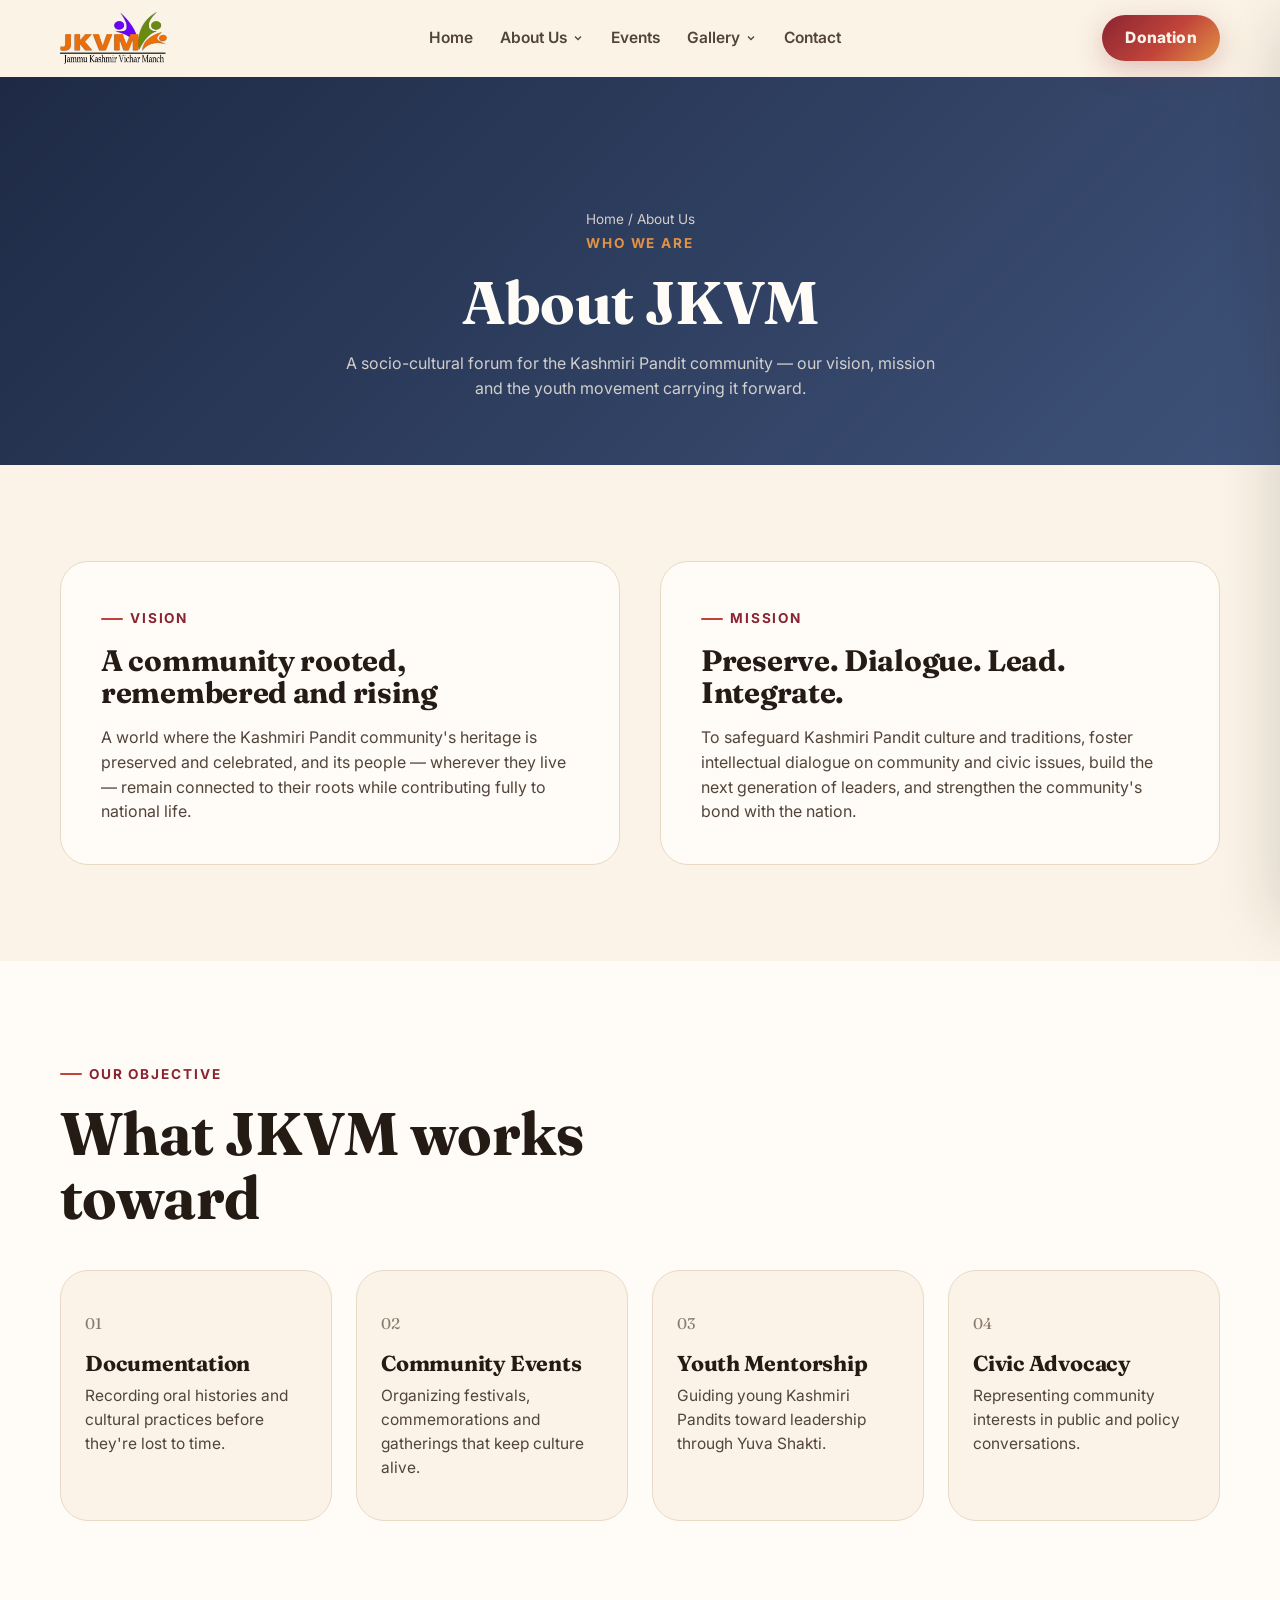
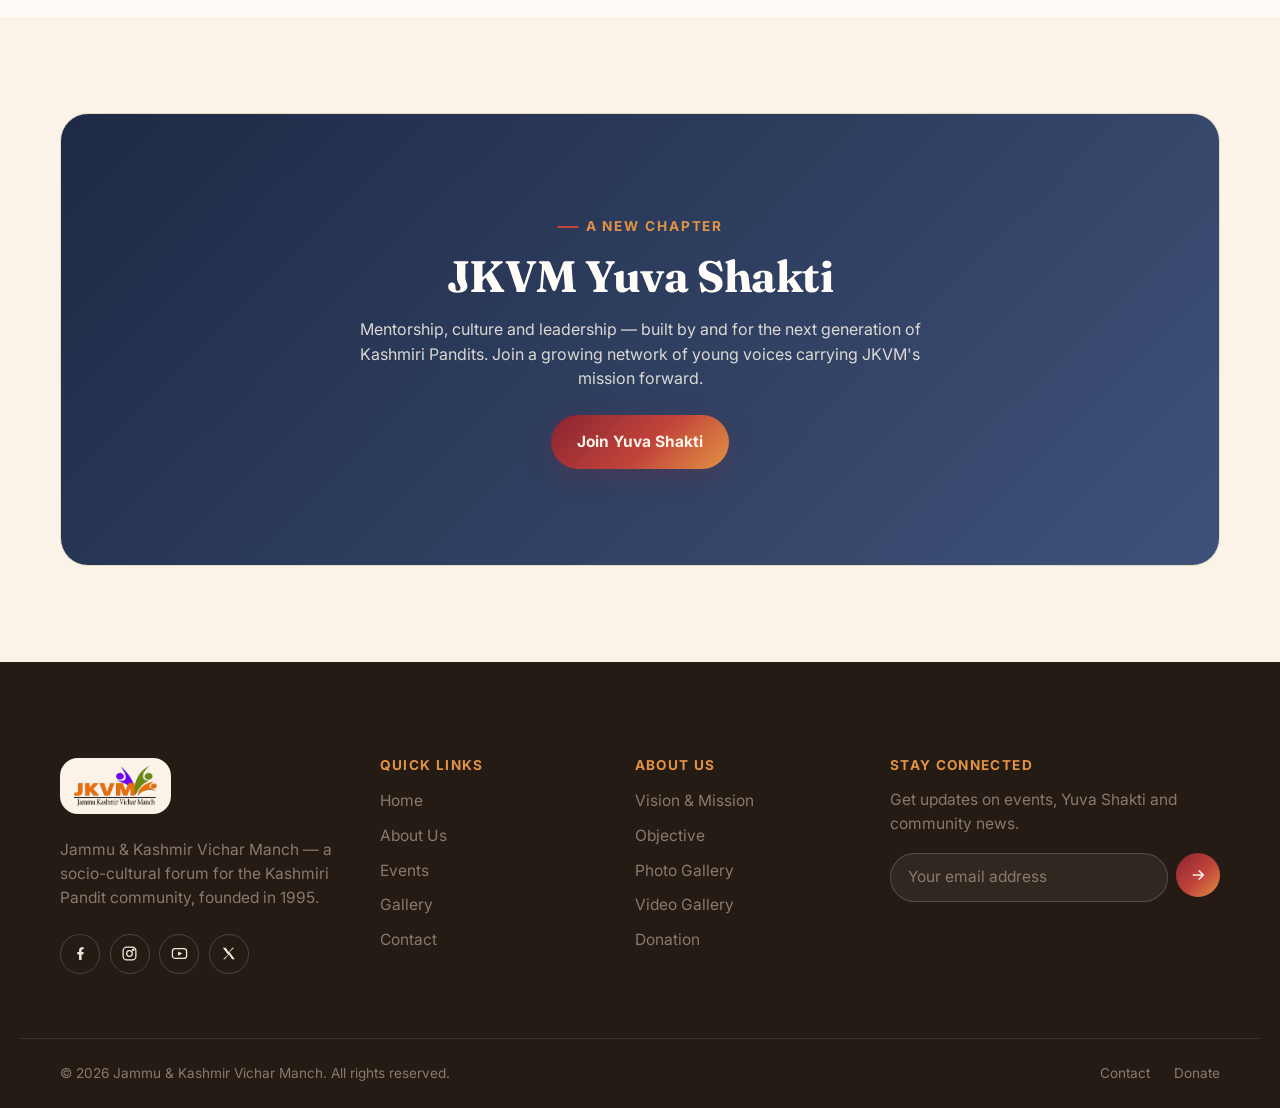
==== commit dc80c576: "Add real JKVM logo and hero photo, remove redundant text lockup - assets/img/logo.png: real transpar" ====
--- a/pages/about.html
+++ b/pages/about.html
@@ -5,7 +5,7 @@
 <meta name="viewport" content="width=device-width, initial-scale=1.0">
 <title>About Us — JKVM</title>
 <meta name="description" content="Vision, Mission and Objective of Jammu & Kashmir Vichar Manch, plus JKVM Yuva Shakti — our youth initiative.">
-<link rel="icon" href="../assets/img/logo.svg" type="image/svg+xml">
+<link rel="icon" href="../assets/img/logo.png" type="image/png">
 <link rel="stylesheet" href="../css/style.css">
 </head>
 <body>
@@ -14,8 +14,7 @@
 <header class="site-header" id="siteHeader">
   <div class="container header-inner">
     <a href="../index.html" class="logo-lockup">
-      <img src="../assets/img/logo.svg" alt="JKVM logo">
-      <span class="logo-text"><strong>JKVM</strong><span>Vichar Manch</span></span>
+      <img src="../assets/img/logo.png" alt="JKVM logo">
     </a>
     <nav class="nav-desktop" aria-label="Primary">
       <ul class="nav-list">
@@ -53,8 +52,7 @@
 <aside class="mobile-drawer" id="mobileDrawer" aria-label="Mobile navigation">
   <div class="drawer-top">
     <a href="../index.html" class="logo-lockup">
-      <img src="../assets/img/logo.svg" alt="JKVM logo">
-      <span class="logo-text"><strong>JKVM</strong><span>Vichar Manch</span></span>
+      <img src="../assets/img/logo.png" alt="JKVM logo">
     </a>
     <button class="drawer-close" id="drawerCloseBtn" aria-label="Close menu"><svg width="18" height="18" viewBox="0 0 24 24" fill="none" stroke="currentColor" stroke-width="2.5"><path d="M6 6l12 12M18 6L6 18"/></svg></button>
   </div>
@@ -132,8 +130,7 @@
   <div class="container footer-top">
     <div class="footer-brand">
       <a href="../index.html" class="logo-lockup">
-        <img src="../assets/img/logo-white.svg" alt="JKVM logo">
-        <span class="logo-text"><strong>JKVM</strong><span>Vichar Manch</span></span>
+        <img src="../assets/img/logo.png" alt="JKVM logo">
       </a>
       <p>Jammu &amp; Kashmir Vichar Manch — a socio-cultural forum for the Kashmiri Pandit community, founded in 1995.</p>
       <div class="footer-social">
--- a/css/style.css
+++ b/css/style.css
@@ -166,16 +166,17 @@
   border-color: var(--color-line);
   box-shadow: 0 4px 22px rgba(36,27,20,0.08);
 }
+.site-header.scrolled .header-inner{ height: calc(var(--header-h) - 14px); }
 .header-inner{
   height: var(--header-h);
   display: flex; align-items: center; justify-content: space-between; gap: var(--space-md);
-}
+  transition: height var(--dur-med) var(--ease-out);
+}
+.site-header.scrolled .logo-lockup img{ height: 36px; }
 .logo-lockup{ display: flex; align-items: center; gap: 0.6rem; flex-shrink: 0; }
-.logo-lockup img{ height: 42px; width: auto; transition: transform var(--dur-fast) var(--ease-out); }
-.logo-lockup:hover img{ transform: rotate(-4deg) scale(1.04); }
-.logo-lockup .logo-text{ display: flex; flex-direction: column; line-height: 1.15; }
-.logo-lockup .logo-text strong{ font-family: var(--font-display); font-size: 1.15rem; font-weight: 700; }
-.logo-lockup .logo-text span{ font-size: 0.65rem; letter-spacing: 0.12em; color: var(--color-ink-faint); font-weight: 600; }
+.logo-lockup img{ height: 52px; width: auto; transition: transform var(--dur-fast) var(--ease-out), height var(--dur-med) var(--ease-out); }
+.logo-lockup:hover img{ transform: scale(1.04); }
+.site-header.scrolled .logo-lockup img{ height: 42px; }
 
 .nav-desktop{ display: none; }
 @media (min-width: 960px){
@@ -399,6 +400,10 @@
 }
 .read-more-btn svg{ width: 16px; height: 16px; transition: transform var(--dur-fast) var(--ease-out); }
 .read-more-btn.is-open svg{ transform: rotate(180deg); }
+
+.story-stats{ display: flex; gap: var(--space-lg); margin-top: var(--space-lg); padding-top: var(--space-lg); border-top: 1px solid var(--color-line); }
+.story-stats strong{ display: block; font-family: var(--font-display); font-size: var(--fs-lg); color: var(--color-indigo); }
+.story-stats span{ font-size: var(--fs-xs); color: var(--color-ink-faint); text-transform: uppercase; letter-spacing: 0.06em; }
 
 /* ==========================================================================
    Photo highlights carousel
@@ -493,7 +498,7 @@
   overflow: hidden; transition: transform var(--dur-med) var(--ease-out), box-shadow var(--dur-med) var(--ease-out), opacity var(--dur-med), max-height var(--dur-med);
 }
 .team-card:hover{ transform: translateY(-6px); box-shadow: var(--shadow-md); }
-.team-card.is-hidden{ display: none; }
+.team-card.is-hidden, .member-avatar.is-hidden{ display: none; }
 .team-lead-grid .team-card .team-photo{ aspect-ratio: 1/1.05; }
 .team-card .team-photo{ position: relative; aspect-ratio: 1/1; overflow: hidden; }
 .team-card .team-photo img{ width: 100%; height: 100%; object-fit: cover; transition: transform 500ms var(--ease-out); }
@@ -509,12 +514,20 @@
 .team-lead-grid .team-info h3{ font-size: var(--fs-lg); }
 .team-info .role{ font-size: var(--fs-sm); color: var(--color-deep-red); font-weight: 600; margin-top: 0.15rem; }
 
-.team-members-grid{ display: grid; grid-template-columns: repeat(2, 1fr); gap: var(--space-sm); }
+.team-members-grid{ display: grid; grid-template-columns: repeat(2, 1fr); gap: var(--space-md) var(--space-sm); }
 @media (min-width: 640px){ .team-members-grid{ grid-template-columns: repeat(3, 1fr); } }
-@media (min-width: 1080px){ .team-members-grid{ grid-template-columns: repeat(4, 1fr); } }
-.team-members-grid .team-info{ padding: var(--space-sm); }
-.team-members-grid .team-info h3{ font-size: var(--fs-sm); }
-.team-members-grid .team-info .role{ font-size: var(--fs-xs); }
+@media (min-width: 1080px){ .team-members-grid{ grid-template-columns: repeat(6, 1fr); } }
+
+.member-avatar{ text-align: center; cursor: default; }
+.member-avatar .avatar-ring{
+  width: 96px; height: 96px; margin-inline: auto; margin-bottom: var(--space-sm);
+  border-radius: 50%; overflow: hidden; border: 2px solid transparent;
+  transition: border-color var(--dur-med) var(--ease-out), transform var(--dur-med) var(--ease-spring);
+}
+.member-avatar:hover .avatar-ring{ border-color: var(--color-chinar); transform: scale(1.06); }
+.member-avatar .avatar-ring img{ width: 100%; height: 100%; object-fit: cover; }
+.member-avatar h3{ font-family: var(--font-display); font-size: var(--fs-sm); font-weight: 700; }
+.member-avatar .role{ font-size: var(--fs-xs); color: var(--color-ink-faint); text-transform: uppercase; letter-spacing: 0.05em; margin-top: 0.15rem; }
 
 /* ==========================================================================
    Video series
@@ -562,8 +575,12 @@
 .site-footer{ background: var(--color-ink); color: var(--color-cream-dim); }
 .footer-top{ padding-block: var(--space-2xl) var(--space-xl); display: grid; grid-template-columns: 1fr; gap: var(--space-xl); }
 @media (min-width: 860px){ .footer-top{ grid-template-columns: 1.3fr repeat(3, 1fr); gap: var(--space-lg); } }
-.footer-brand .logo-lockup .logo-text strong{ color: var(--color-paper); }
-.footer-brand p{ margin-top: var(--space-sm); font-size: var(--fs-sm); color: var(--color-ink-faint); max-width: 34ch; }
+.footer-brand .logo-lockup{
+  background: var(--color-cream); padding: 0.5em 0.9em; border-radius: var(--radius-md);
+  display: inline-flex;
+}
+.footer-brand .logo-lockup img{ height: 40px; }
+.footer-brand p{ margin-top: var(--space-md); font-size: var(--fs-sm); color: var(--color-ink-faint); max-width: 34ch; }
 .footer-social{ display: flex; gap: 0.6rem; margin-top: var(--space-md); }
 .social-btn{
   width: 40px; height: 40px; border-radius: 50%; border: 1px solid rgba(251,243,231,0.18);
